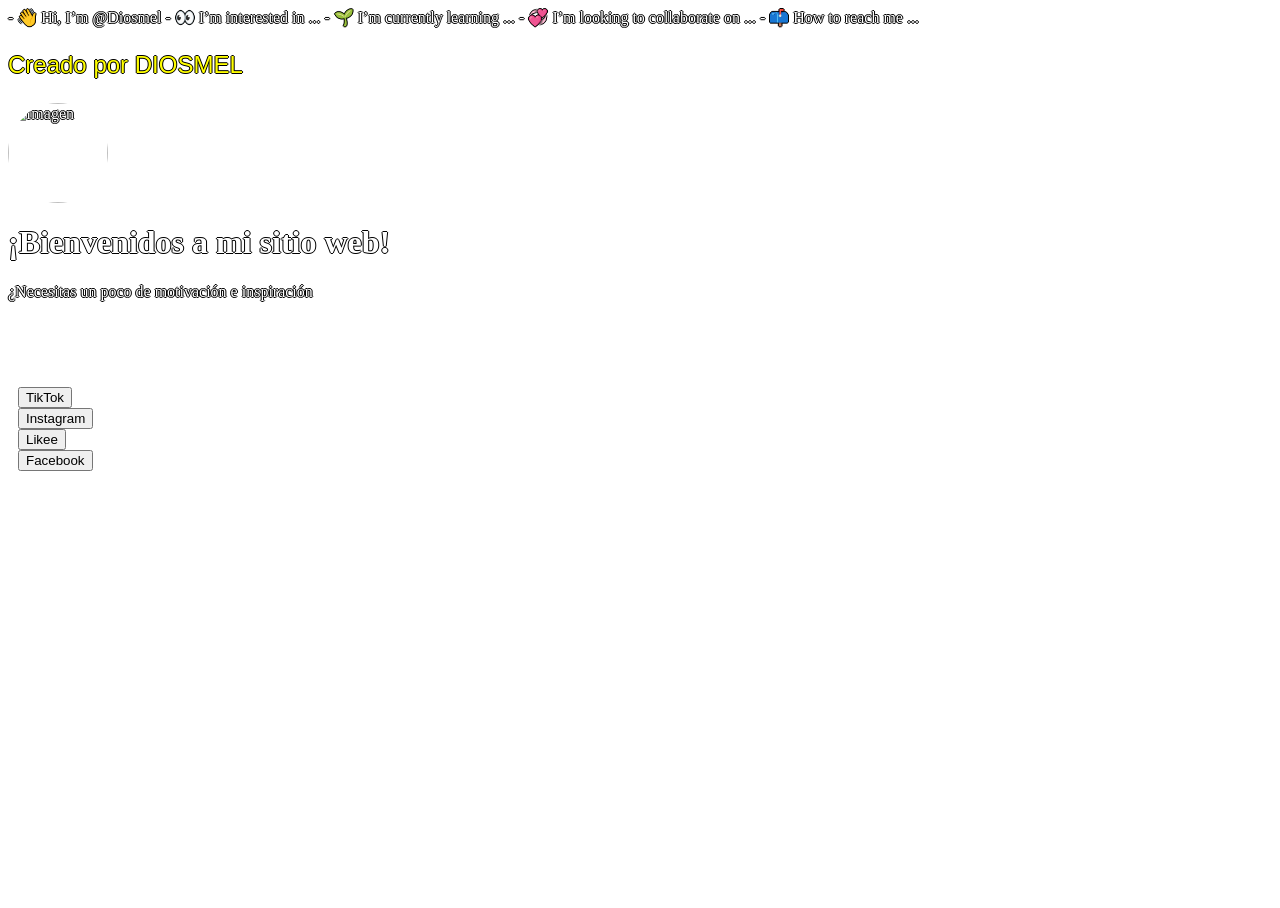
==== Página web Diosmel.html @ 0ca151e9 "Página web Diosmel.html Un resumen, mi página web proporciona un lugar centralizado donde los visita" ====
- 👋 Hi, I’m @Diosmel
- 👀 I’m interested in ...
- 🌱 I’m currently learning ...
- 💞️ I’m looking to collaborate on ...
- 📫 How to reach me ...

<!---
Diosmel/Diosmel is a ✨ special ✨ repository because its `README.md` (this file) appears on your GitHub profile.
You can click the Preview link to take a look at your changes.
--->

<!DOCTYPE html>
<html>
  <head>
    <title>Mi sitio web</title>
    <style>
      html, body {
        height: 100%;
      }
      .word {
        opacity: 0;
        transition: opacity 1s;
      }
      .show {
        opacity: 1;
      }
      .video-container {
        display: inline-block;
        vertical-align: top;
      }
      .video-container a {
        margin-left: 10px;
      }
      .social-buttons {
        display: inline-block;
        vertical-align: top;
        margin-left: 10px;
      }
      .credits {
        font-family: "Comic Sans MS", cursive, sans-serif;
        font-size: 24px;
        color: yellow;
      }
    </style>
  </head>
  <body style="background-image: url('https://i.imgur.com/9XXvi5X.jpg'); background-size: cover; background-repeat: no-repeat; color: white; text-shadow: -1px 0 black, 0 1px black, 1px 0 black, 0 -1px black;">
    <p class="credits">Creado por DIOSMEL</p>
    <img src="https://i.imgur.com/heq7cmH.jpeg" alt="Imagen" style="width: 100px; height: 100px; border-radius: 50%;">
    <h1>¡Bienvenidos a mi sitio web!</h1>
    <p id="text1" style="margin-bottom: 1em;">¿Necesitas un poco de motivación e inspiración en tu día a día?<br><br>¡Estás en el lugar correcto!<br><br>En mi sitio web encontrarás contenido motivacional y positivo que te ayudará a alcanzar tus metas y a sentirte mejor contigo mismo.<br><br>También podrás aprender sobre psicología general y encontrar frases de grandes escritores y libros relacionados con la psicología.<br><br>No olvides seguirme en mis redes sociales para recibir una dosis diaria de motivación.</p>
    <p id="text2" style="margin-bottom: 1em;">Recuerda:<br><br>"El éxito no es la clave de la felicidad. La felicidad es la clave del éxito. Si amas lo que haces, tendrás éxito".<br><br>- Albert Schweitzer</p>

    <div class="video-container">
      <a href="https://www.tiktok.com/t/ZTRovXwJh/">Ver video completo en TikTok</a><br>
      <video id="video" src="https://i.imgur.com/ClUMPom.mp4" width="320" height="240" controls></video>
    </div>

    <div class="social-buttons">
      <a href="https://www.tiktok.com/@diosmel_sosa?_t=8cvIAzadlMo&_r=1"><button>TikTok</button></a><br>
      <a href="https://instagram.com/diosmelmason?igshid=MzNlNGNkZWQ4Mg=="><button>Instagram</button></a><br>
      <a href="https://l.likee.video/p/N3uVJ"><button>Likee</button></a><br>
      <a href="https://www.facebook.com/diosmelmason?mibextid=ZbWKwL"><button>Facebook</button></a>
    </div>

    <script>
      // Get the text elements
      const textElements = [document.getElementById('text1'), document.getElementById('text2')];

      textElements.forEach(textElement => {
        // Split the text into words
        const words = textElement.textContent.split(' ');

        // Clear the text
        textElement.textContent = '';

        // Create a span element for each word
        words.forEach(word => {
          const span = document.createElement('span');
          span.classList.add('word');
          span.textContent = word + ' ';
          textElement.appendChild(span);
        });
      });

      // Show each word with a delay
      let index = 0;
      setInterval(() => {
        if (index < textElements[0].children.length) {
          textElements[0].children[index].classList.add('show');
          index++;
        } else if (index < textElements[0].children.length + textElements[1].children.length) {
          textElements[1].children[index - textElements[0].children.length].classList.add('show');
          index++;
        }
      }, 200);

      // Show the video container after 8 seconds
      const videoContainer = document.querySelector('.video-container');
      videoContainer.style.display = 'none';

      setTimeout(() => {
        videoContainer.style.display = 'block';
      }, 8000);

      // Check if autoplay with sound is allowed
      const video = document.getElementById('video');
      const promise = video.play();

      if (promise !== undefined) {
        promise.then(() => {
          // Autoplay with sound is allowed
          video.play();
        }).catch(() => {
          // Autoplay with sound is not allowed
          video.muted = true;
          video.play();
        });
      }
    </script>
  </body>
</html>
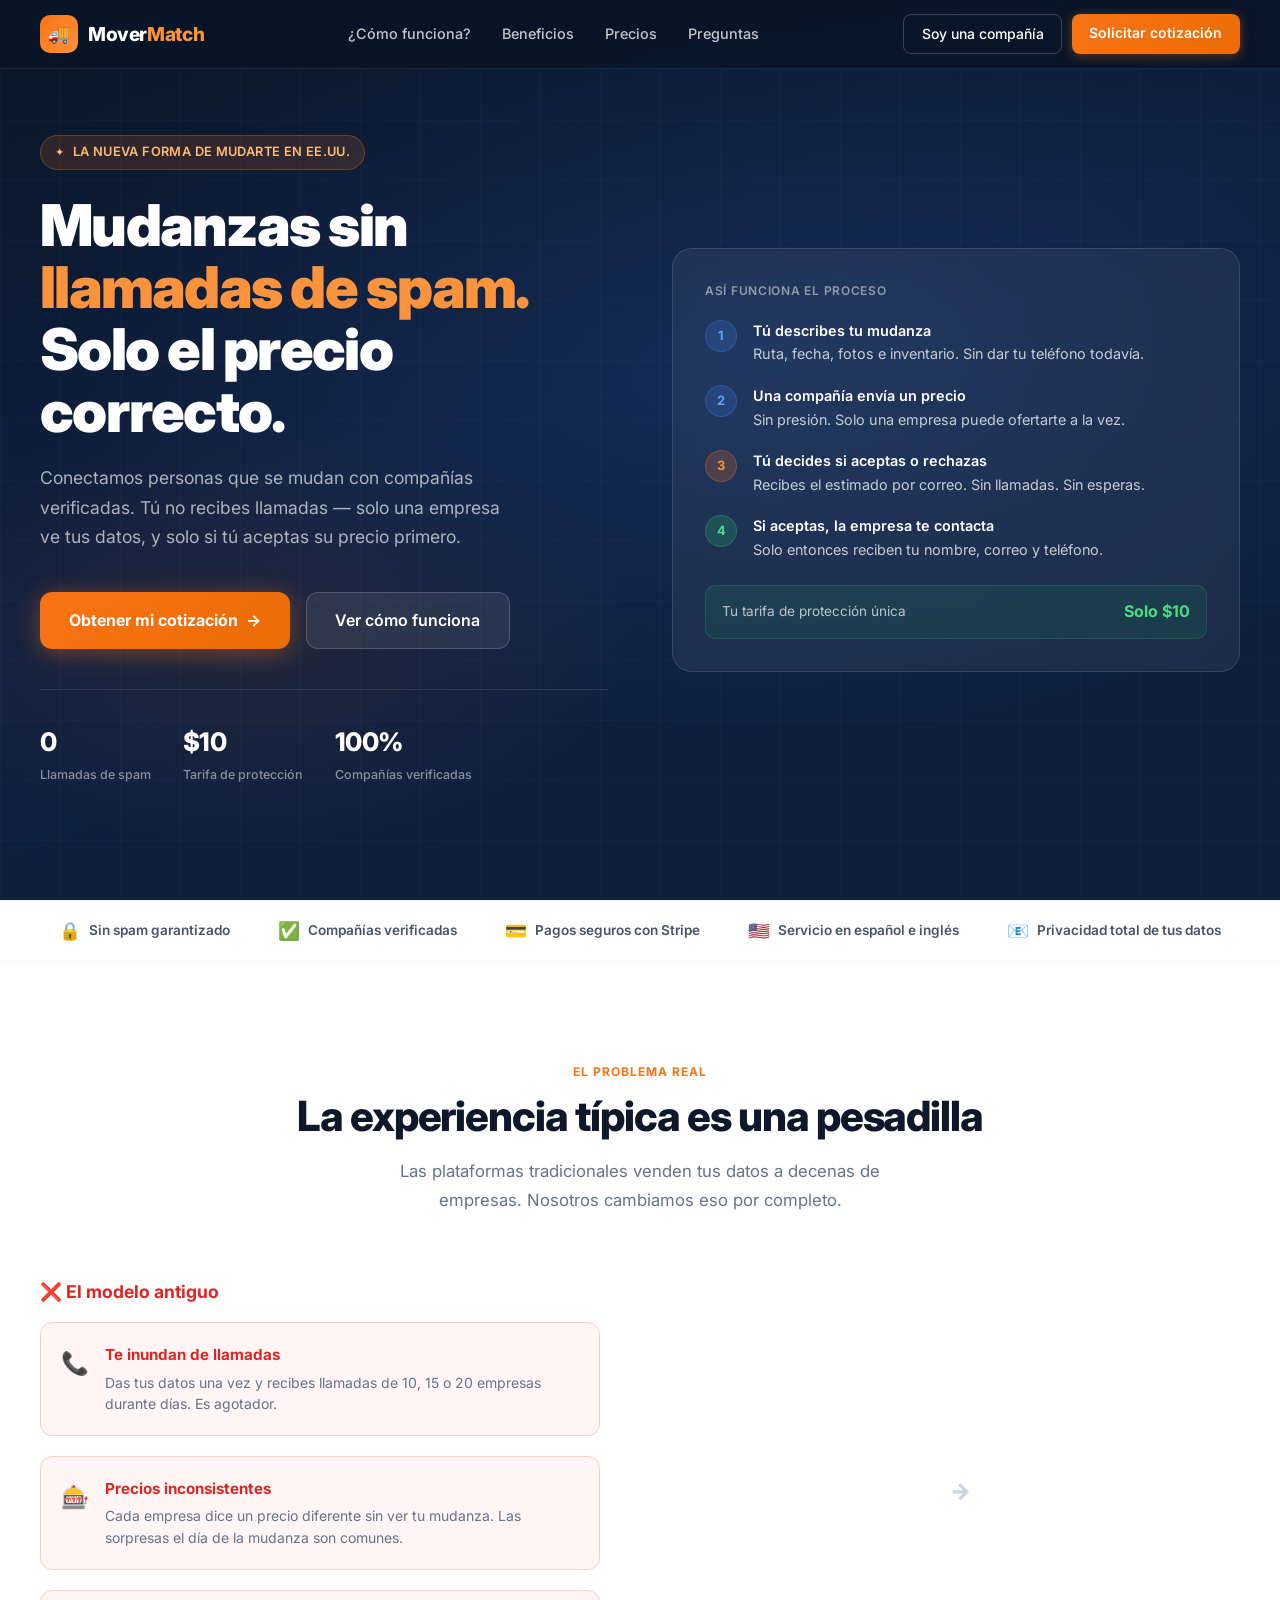
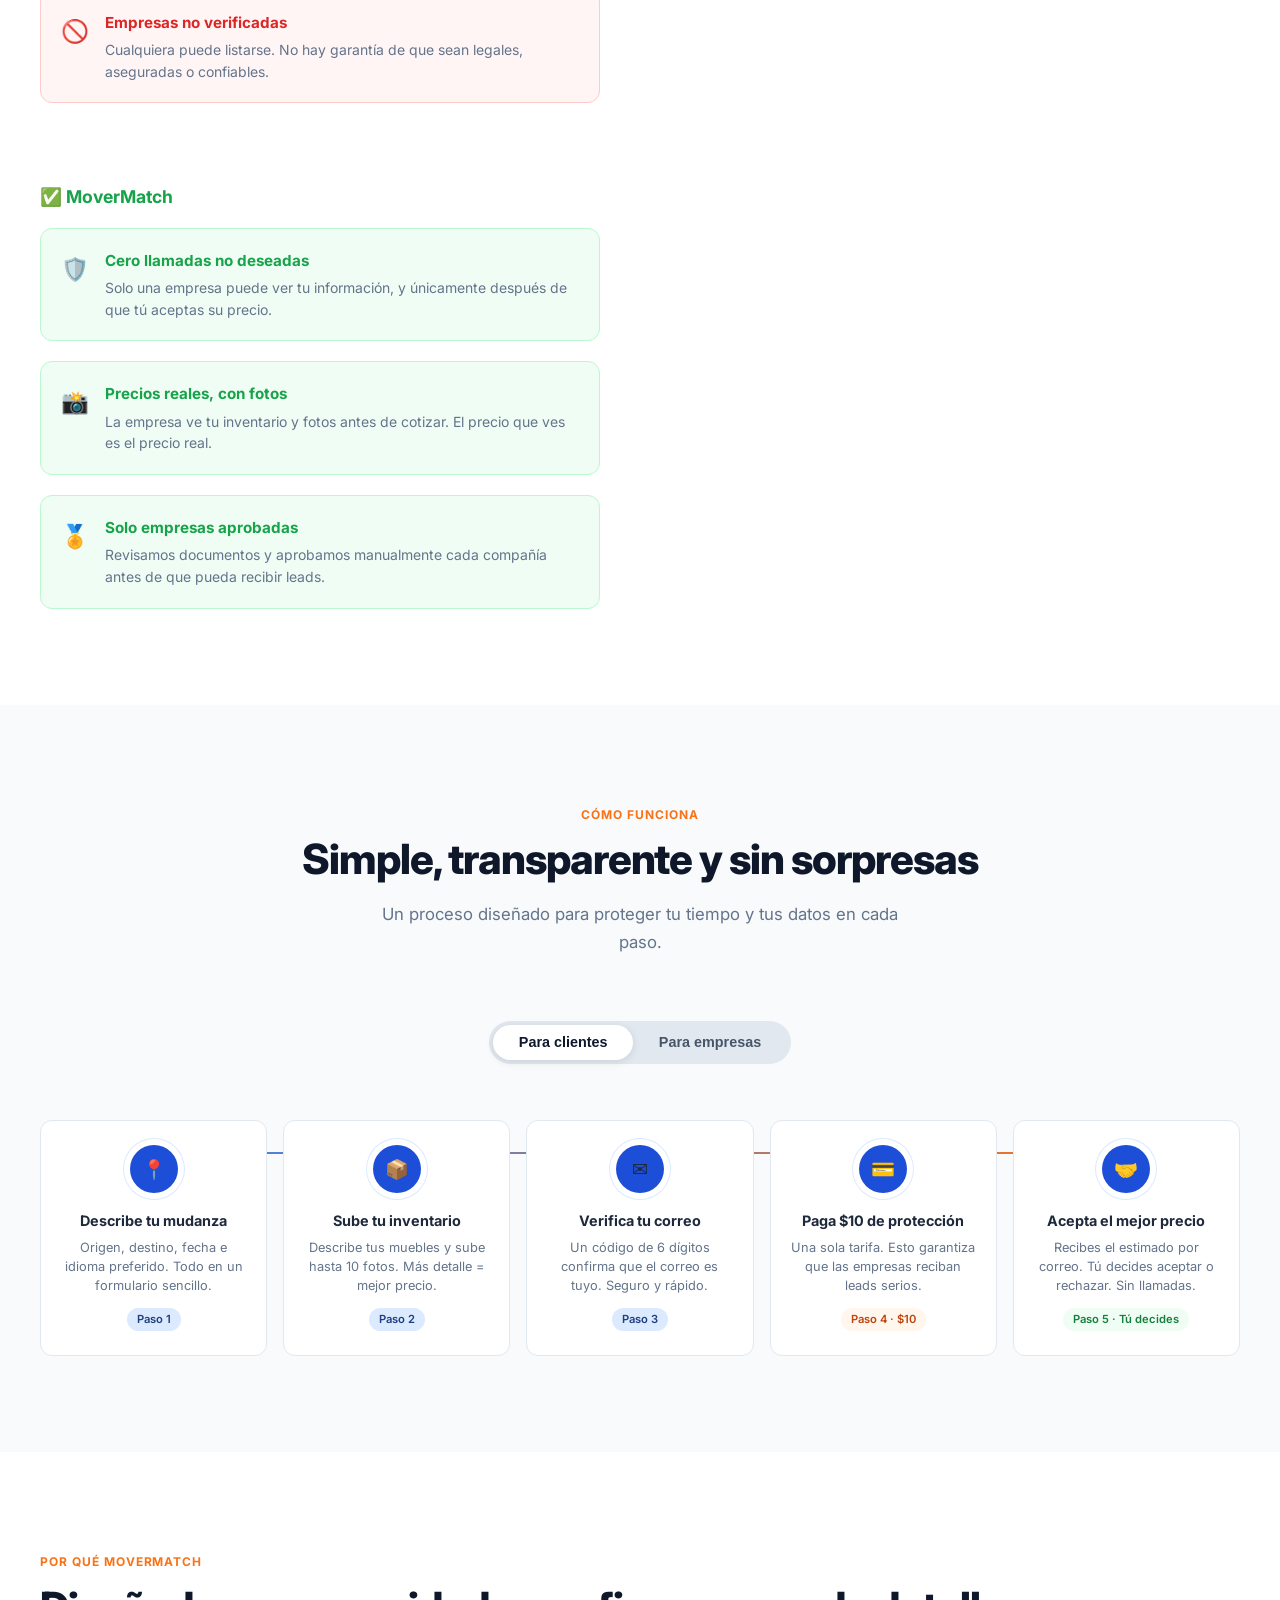
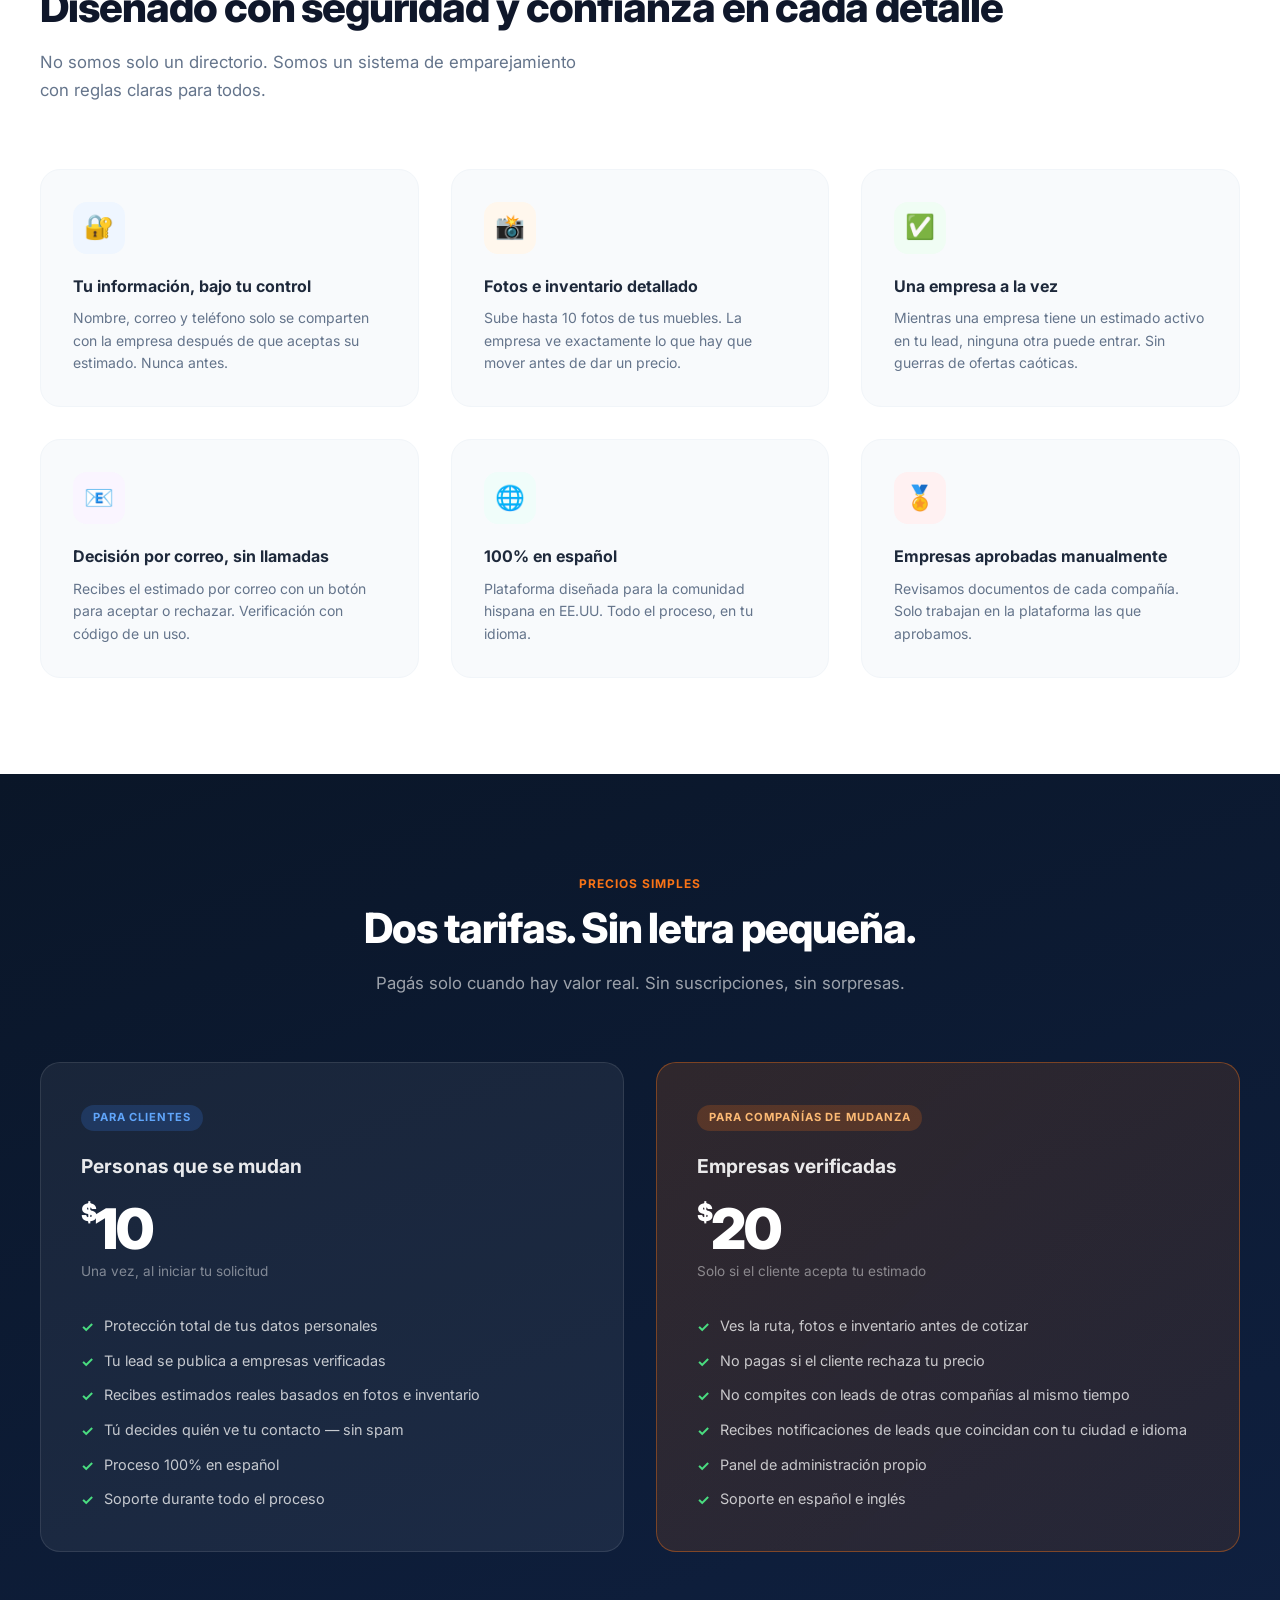
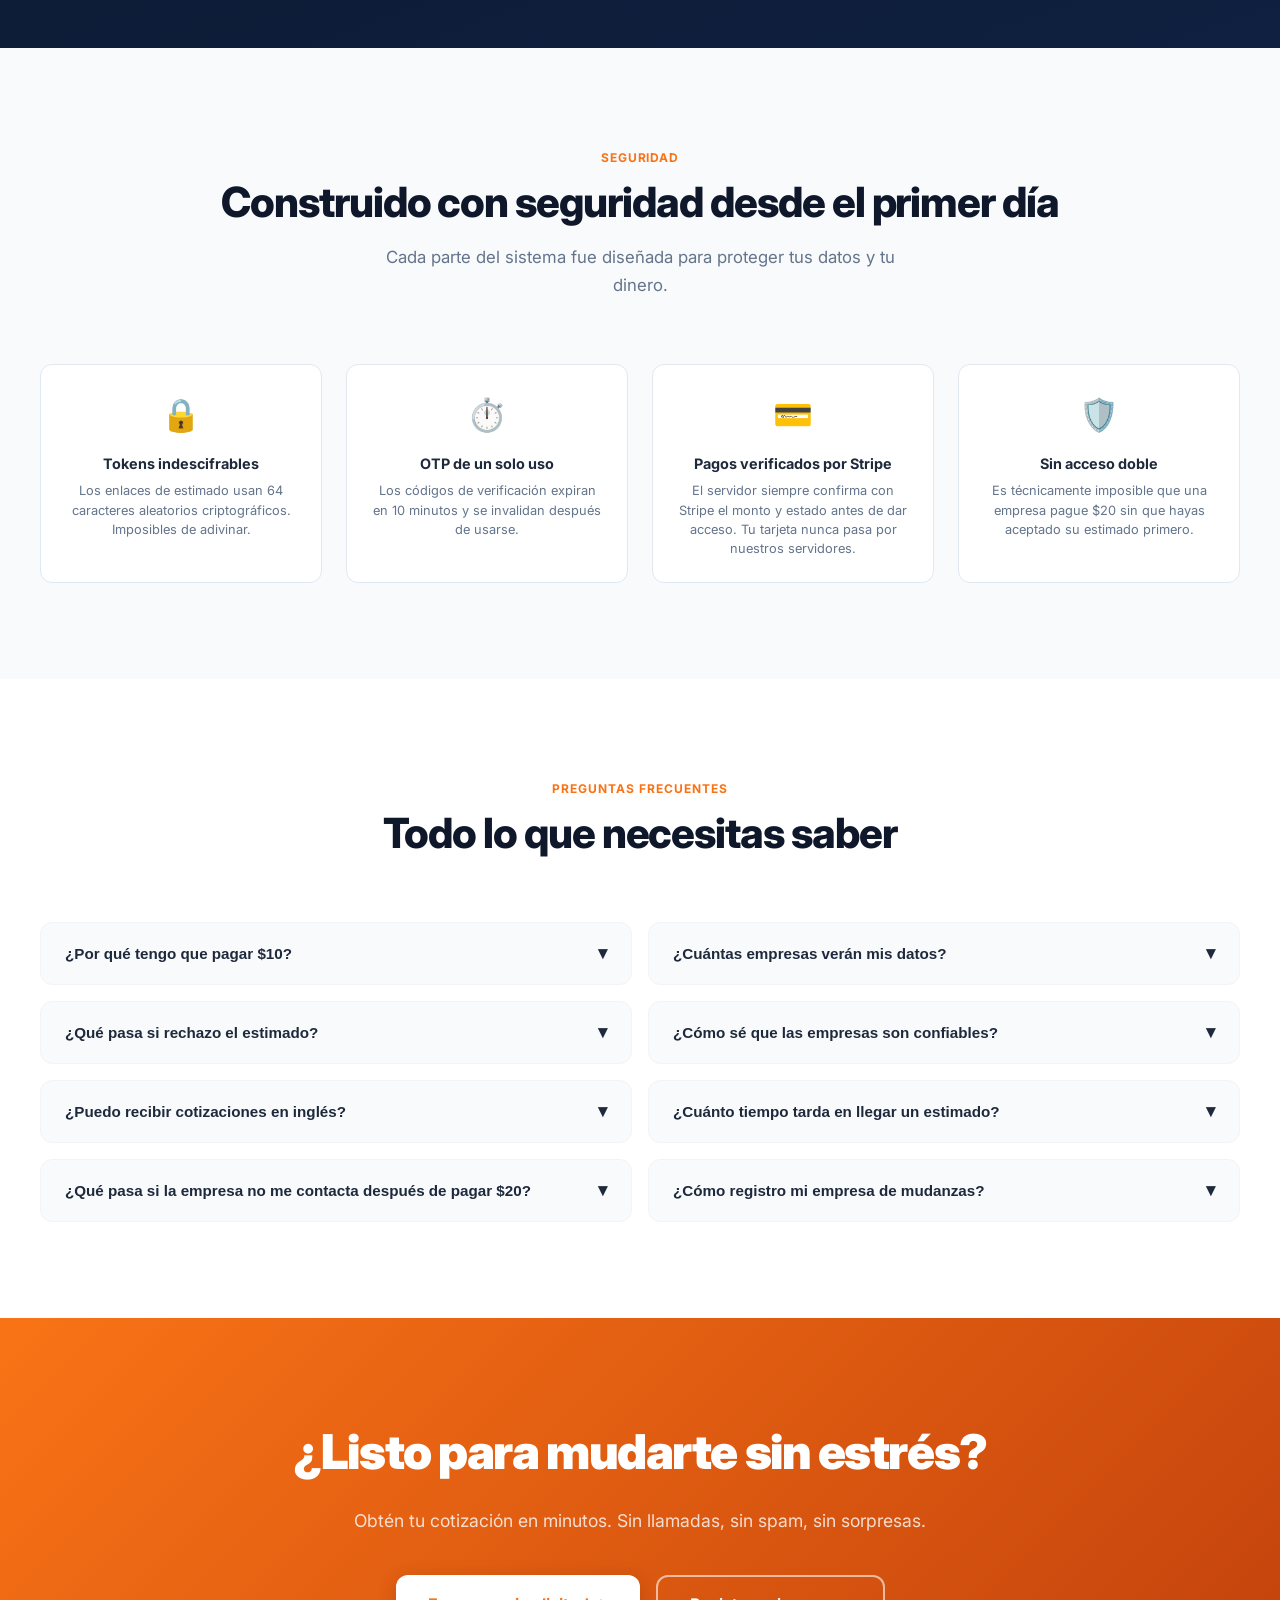
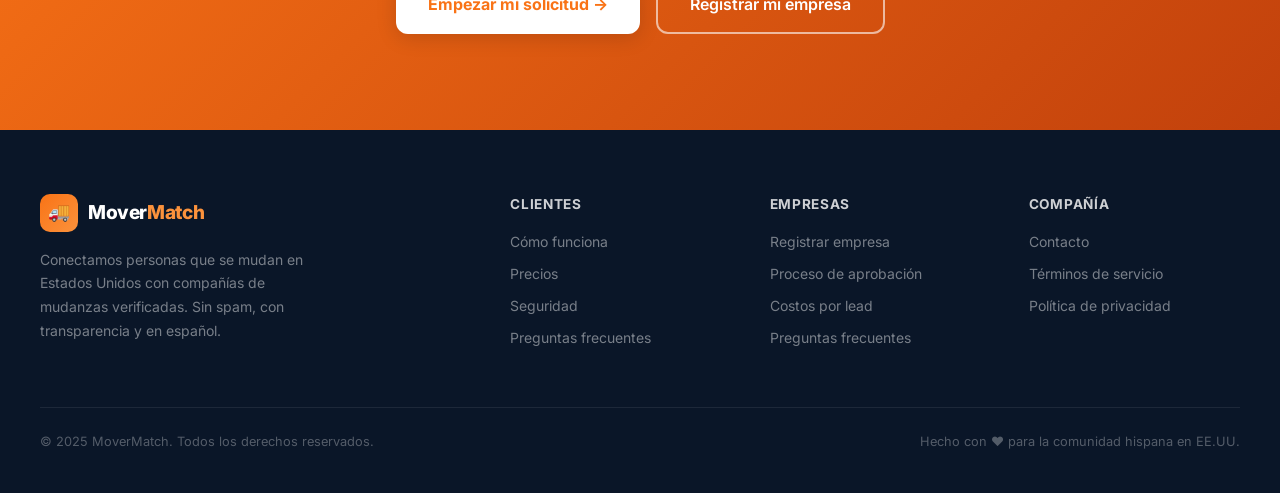
==== commit 335c6ec5: "Reemplaza sitio personal con landing page completa de MoverMatch Diseño profesional en español para " ====
--- a/Página web Diosmel.html
+++ b/Página web Diosmel.html
@@ -1,121 +1,1142 @@
-- 👋 Hi, I’m @Diosmel
-- 👀 I’m interested in ...
-- 🌱 I’m currently learning ...
-- 💞️ I’m looking to collaborate on ...
-- 📫 How to reach me ...
-
-<!---
-Diosmel/Diosmel is a ✨ special ✨ repository because its `README.md` (this file) appears on your GitHub profile.
-You can click the Preview link to take a look at your changes.
---->
-
 <!DOCTYPE html>
-<html>
-  <head>
-    <title>Mi sitio web</title>
-    <style>
-      html, body {
-        height: 100%;
+<html lang="es">
+<head>
+  <meta charset="UTF-8" />
+  <meta name="viewport" content="width=device-width, initial-scale=1.0" />
+  <title>MoverMatch — Mudanzas sin llamadas de spam</title>
+  <meta name="description" content="Conectamos personas que se mudan en EE.UU. con compañías verificadas. Sin spam, sin sorpresas. Tú decides quién ve tus datos." />
+  <link rel="preconnect" href="https://fonts.googleapis.com" />
+  <link rel="preconnect" href="https://fonts.gstatic.com" crossorigin />
+  <link href="https://fonts.googleapis.com/css2?family=Inter:wght@300;400;500;600;700;800;900&display=swap" rel="stylesheet" />
+  <style>
+    *, *::before, *::after { box-sizing: border-box; margin: 0; padding: 0; }
+
+    :root {
+      --blue-950: #0a1628;
+      --blue-900: #0f2040;
+      --blue-800: #1a3560;
+      --blue-700: #1e4080;
+      --blue-600: #1d4ed8;
+      --blue-500: #3b82f6;
+      --blue-400: #60a5fa;
+      --blue-100: #dbeafe;
+      --orange-500: #f97316;
+      --orange-400: #fb923c;
+      --orange-300: #fdba74;
+      --green-500: #22c55e;
+      --green-400: #4ade80;
+      --slate-50:  #f8fafc;
+      --slate-100: #f1f5f9;
+      --slate-200: #e2e8f0;
+      --slate-300: #cbd5e1;
+      --slate-500: #64748b;
+      --slate-600: #475569;
+      --slate-700: #334155;
+      --slate-800: #1e293b;
+      --slate-900: #0f172a;
+      --white: #ffffff;
+      --radius: 12px;
+      --radius-lg: 20px;
+    }
+
+    html { scroll-behavior: smooth; }
+
+    body {
+      font-family: 'Inter', system-ui, -apple-system, sans-serif;
+      background: var(--slate-50);
+      color: var(--slate-800);
+      line-height: 1.6;
+      -webkit-font-smoothing: antialiased;
+    }
+
+    /* ── NAVBAR ── */
+    nav {
+      position: fixed; top: 0; left: 0; right: 0; z-index: 100;
+      background: rgba(10, 22, 40, 0.95);
+      backdrop-filter: blur(12px);
+      border-bottom: 1px solid rgba(255,255,255,0.08);
+      padding: 0 1.5rem;
+    }
+    .nav-inner {
+      max-width: 1200px; margin: 0 auto;
+      display: flex; align-items: center; justify-content: space-between;
+      height: 68px; gap: 1rem;
+    }
+    .logo {
+      display: flex; align-items: center; gap: 10px;
+      text-decoration: none; flex-shrink: 0;
+    }
+    .logo-icon {
+      width: 38px; height: 38px; border-radius: 10px;
+      background: linear-gradient(135deg, var(--orange-500), var(--orange-400));
+      display: flex; align-items: center; justify-content: center;
+      font-size: 18px;
+    }
+    .logo-text { font-size: 1.2rem; font-weight: 800; color: var(--white); letter-spacing: -0.02em; }
+    .logo-text span { color: var(--orange-400); }
+
+    .nav-links { display: flex; gap: 0.25rem; }
+    .nav-links a {
+      color: rgba(255,255,255,0.75); text-decoration: none;
+      font-size: 0.9rem; font-weight: 500;
+      padding: 0.45rem 0.85rem; border-radius: 8px;
+      transition: all 0.2s;
+    }
+    .nav-links a:hover { color: var(--white); background: rgba(255,255,255,0.08); }
+
+    .nav-cta { display: flex; gap: 0.6rem; flex-shrink: 0; }
+    .btn-ghost {
+      padding: 0.5rem 1.1rem; border-radius: 8px;
+      border: 1px solid rgba(255,255,255,0.2);
+      color: var(--white); font-size: 0.875rem; font-weight: 500;
+      text-decoration: none; transition: all 0.2s; cursor: pointer;
+      background: transparent;
+    }
+    .btn-ghost:hover { background: rgba(255,255,255,0.1); border-color: rgba(255,255,255,0.35); }
+    .btn-orange {
+      padding: 0.5rem 1.1rem; border-radius: 8px;
+      background: linear-gradient(135deg, var(--orange-500), #ea6c04);
+      color: var(--white); font-size: 0.875rem; font-weight: 600;
+      text-decoration: none; transition: all 0.2s; cursor: pointer;
+      border: none; box-shadow: 0 2px 12px rgba(249,115,22,0.35);
+    }
+    .btn-orange:hover { transform: translateY(-1px); box-shadow: 0 4px 20px rgba(249,115,22,0.5); }
+
+    .hamburger { display: none; flex-direction: column; gap: 5px; cursor: pointer; padding: 4px; }
+    .hamburger span { display: block; width: 24px; height: 2px; background: white; border-radius: 2px; transition: all 0.3s; }
+
+    /* ── HERO ── */
+    .hero {
+      min-height: 100vh;
+      background: linear-gradient(160deg, var(--blue-950) 0%, var(--blue-900) 45%, #0d1f3c 100%);
+      display: flex; align-items: center;
+      padding: 100px 1.5rem 80px;
+      position: relative; overflow: hidden;
+    }
+    .hero::before {
+      content: '';
+      position: absolute; inset: 0;
+      background: radial-gradient(ellipse 80% 60% at 60% 40%, rgba(59,130,246,0.12) 0%, transparent 70%),
+                  radial-gradient(ellipse 50% 40% at 20% 70%, rgba(249,115,22,0.08) 0%, transparent 60%);
+    }
+    .hero-grid {
+      position: absolute; inset: 0; opacity: 0.04;
+      background-image: linear-gradient(rgba(255,255,255,0.5) 1px, transparent 1px),
+                        linear-gradient(90deg, rgba(255,255,255,0.5) 1px, transparent 1px);
+      background-size: 60px 60px;
+    }
+    .hero-inner {
+      max-width: 1200px; margin: 0 auto;
+      display: grid; grid-template-columns: 1fr 1fr;
+      gap: 4rem; align-items: center;
+      position: relative; z-index: 1;
+    }
+    .hero-badge {
+      display: inline-flex; align-items: center; gap: 8px;
+      background: rgba(249,115,22,0.15); border: 1px solid rgba(249,115,22,0.3);
+      color: var(--orange-300); border-radius: 100px;
+      padding: 6px 14px; font-size: 0.8rem; font-weight: 600;
+      letter-spacing: 0.03em; text-transform: uppercase; margin-bottom: 1.5rem;
+    }
+    .hero-badge::before { content: '✦'; font-size: 0.7rem; }
+    .hero h1 {
+      font-size: clamp(2.4rem, 5vw, 3.6rem);
+      font-weight: 900; line-height: 1.08;
+      letter-spacing: -0.03em; color: var(--white);
+      margin-bottom: 1.25rem;
+    }
+    .hero h1 .accent { color: var(--orange-400); }
+    .hero-sub {
+      font-size: 1.1rem; color: rgba(255,255,255,0.65);
+      line-height: 1.7; margin-bottom: 2.5rem; max-width: 480px;
+    }
+    .hero-actions { display: flex; gap: 1rem; flex-wrap: wrap; }
+    .btn-primary {
+      display: inline-flex; align-items: center; gap: 8px;
+      padding: 0.9rem 1.8rem; border-radius: var(--radius);
+      background: linear-gradient(135deg, var(--orange-500), #ea6c04);
+      color: var(--white); font-size: 1rem; font-weight: 700;
+      text-decoration: none; border: none; cursor: pointer;
+      box-shadow: 0 4px 24px rgba(249,115,22,0.4);
+      transition: all 0.25s;
+    }
+    .btn-primary:hover { transform: translateY(-2px); box-shadow: 0 8px 30px rgba(249,115,22,0.55); }
+    .btn-secondary {
+      display: inline-flex; align-items: center; gap: 8px;
+      padding: 0.9rem 1.8rem; border-radius: var(--radius);
+      background: rgba(255,255,255,0.08); border: 1px solid rgba(255,255,255,0.18);
+      color: var(--white); font-size: 1rem; font-weight: 600;
+      text-decoration: none; cursor: pointer; transition: all 0.25s;
+    }
+    .btn-secondary:hover { background: rgba(255,255,255,0.14); transform: translateY(-2px); }
+
+    .hero-stats {
+      display: flex; gap: 2rem; margin-top: 2.5rem;
+      padding-top: 2rem; border-top: 1px solid rgba(255,255,255,0.1);
+    }
+    .hero-stat { }
+    .hero-stat .num { font-size: 1.6rem; font-weight: 800; color: var(--white); letter-spacing: -0.02em; }
+    .hero-stat .lbl { font-size: 0.78rem; color: rgba(255,255,255,0.5); font-weight: 500; margin-top: 2px; }
+
+    /* Hero right panel */
+    .hero-card {
+      background: rgba(255,255,255,0.06);
+      border: 1px solid rgba(255,255,255,0.12);
+      border-radius: var(--radius-lg); padding: 2rem;
+      backdrop-filter: blur(10px);
+    }
+    .hero-card-title {
+      color: rgba(255,255,255,0.5); font-size: 0.75rem; font-weight: 600;
+      text-transform: uppercase; letter-spacing: 0.06em; margin-bottom: 1.25rem;
+    }
+    .step-item {
+      display: flex; gap: 1rem; align-items: flex-start;
+      margin-bottom: 1.25rem;
+    }
+    .step-item:last-child { margin-bottom: 0; }
+    .step-num {
+      width: 32px; height: 32px; border-radius: 50%; flex-shrink: 0;
+      display: flex; align-items: center; justify-content: center;
+      font-size: 0.8rem; font-weight: 700;
+    }
+    .step-num.blue { background: rgba(59,130,246,0.2); color: var(--blue-400); border: 1px solid rgba(59,130,246,0.3); }
+    .step-num.orange { background: rgba(249,115,22,0.2); color: var(--orange-400); border: 1px solid rgba(249,115,22,0.3); }
+    .step-num.green { background: rgba(34,197,94,0.2); color: var(--green-400); border: 1px solid rgba(34,197,94,0.3); }
+    .step-text { color: rgba(255,255,255,0.75); font-size: 0.9rem; line-height: 1.5; }
+    .step-text strong { color: var(--white); display: block; font-weight: 600; margin-bottom: 2px; }
+
+    .hero-price-row {
+      display: flex; align-items: center; justify-content: space-between;
+      background: rgba(34,197,94,0.1); border: 1px solid rgba(34,197,94,0.2);
+      border-radius: 10px; padding: 0.85rem 1rem; margin-top: 1.5rem;
+    }
+    .hero-price-row span { color: rgba(255,255,255,0.7); font-size: 0.85rem; }
+    .hero-price-row strong { color: var(--green-400); font-size: 1rem; font-weight: 700; }
+
+    /* ── SECTIONS ── */
+    section { padding: 96px 1.5rem; }
+    .container { max-width: 1200px; margin: 0 auto; }
+    .section-label {
+      display: inline-block;
+      font-size: 0.75rem; font-weight: 700; letter-spacing: 0.08em;
+      text-transform: uppercase; color: var(--orange-500);
+      margin-bottom: 0.75rem;
+    }
+    .section-title {
+      font-size: clamp(1.8rem, 3.5vw, 2.6rem);
+      font-weight: 800; line-height: 1.15;
+      letter-spacing: -0.025em; color: var(--slate-900);
+      margin-bottom: 1rem;
+    }
+    .section-sub {
+      font-size: 1.05rem; color: var(--slate-500);
+      line-height: 1.7; max-width: 560px;
+    }
+    .section-header { margin-bottom: 4rem; }
+    .section-header.center { text-align: center; }
+    .section-header.center .section-sub { margin: 0 auto; }
+
+    /* ── PROBLEM ── */
+    .problem-section { background: var(--white); }
+    .problem-grid { display: grid; grid-template-columns: 1fr 1fr; gap: 5rem; align-items: center; }
+    .problem-list { display: flex; flex-direction: column; gap: 1.25rem; }
+    .problem-item {
+      display: flex; gap: 1rem; padding: 1.25rem;
+      background: #fff5f5; border: 1px solid #fecaca; border-radius: var(--radius);
+    }
+    .problem-icon { font-size: 1.4rem; flex-shrink: 0; margin-top: 2px; }
+    .problem-item h4 { font-size: 0.95rem; font-weight: 700; color: #dc2626; margin-bottom: 4px; }
+    .problem-item p { font-size: 0.875rem; color: var(--slate-500); line-height: 1.55; }
+
+    .solution-list { display: flex; flex-direction: column; gap: 1.25rem; }
+    .solution-item {
+      display: flex; gap: 1rem; padding: 1.25rem;
+      background: #f0fdf4; border: 1px solid #bbf7d0; border-radius: var(--radius);
+    }
+    .solution-item h4 { font-size: 0.95rem; font-weight: 700; color: #16a34a; margin-bottom: 4px; }
+    .solution-item p { font-size: 0.875rem; color: var(--slate-500); line-height: 1.55; }
+
+    .vs-divider {
+      display: flex; align-items: center; justify-content: center;
+      font-size: 1.4rem; font-weight: 900; color: var(--slate-300);
+    }
+
+    /* ── HOW IT WORKS ── */
+    .how-section { background: var(--slate-50); }
+    .tabs-toggle {
+      display: flex; gap: 0; background: var(--slate-200);
+      border-radius: 100px; padding: 4px; width: fit-content; margin: 0 auto 3.5rem;
+    }
+    .tab-btn {
+      padding: 0.6rem 1.6rem; border-radius: 100px; border: none;
+      font-size: 0.9rem; font-weight: 600; cursor: pointer;
+      transition: all 0.25s; color: var(--slate-600); background: transparent;
+    }
+    .tab-btn.active {
+      background: var(--white); color: var(--slate-900);
+      box-shadow: 0 2px 8px rgba(0,0,0,0.1);
+    }
+    .tab-pane { display: none; }
+    .tab-pane.active { display: block; }
+
+    .steps-grid { display: grid; grid-template-columns: repeat(5, 1fr); gap: 1rem; position: relative; }
+    .steps-grid::before {
+      content: '';
+      position: absolute; top: 32px; left: 10%; right: 10%; height: 2px;
+      background: linear-gradient(90deg, var(--blue-500), var(--orange-500));
+      z-index: 0;
+    }
+    .step-card {
+      background: var(--white); border: 1px solid var(--slate-200);
+      border-radius: var(--radius); padding: 1.5rem 1.25rem;
+      text-align: center; position: relative; z-index: 1;
+      transition: all 0.3s;
+    }
+    .step-card:hover { transform: translateY(-4px); box-shadow: 0 12px 32px rgba(0,0,0,0.08); }
+    .step-badge {
+      width: 48px; height: 48px; border-radius: 50%; margin: 0 auto 1rem;
+      display: flex; align-items: center; justify-content: center;
+      font-size: 1.2rem; background: var(--blue-600);
+      box-shadow: 0 0 0 6px white, 0 0 0 7px var(--blue-100);
+    }
+    .step-card h4 { font-size: 0.9rem; font-weight: 700; color: var(--slate-800); margin-bottom: 6px; }
+    .step-card p { font-size: 0.8rem; color: var(--slate-500); line-height: 1.5; }
+    .step-tag {
+      display: inline-block; margin-top: 0.75rem;
+      font-size: 0.7rem; font-weight: 600; padding: 3px 10px;
+      border-radius: 100px;
+    }
+    .step-tag.blue { background: var(--blue-100); color: var(--blue-700); }
+    .step-tag.orange { background: #fff7ed; color: #c2410c; }
+    .step-tag.green { background: #f0fdf4; color: #15803d; }
+
+    /* Company steps */
+    .company-steps { display: grid; grid-template-columns: repeat(4, 1fr); gap: 1.5rem; }
+    .comp-card {
+      background: var(--white); border: 1px solid var(--slate-200);
+      border-radius: var(--radius); padding: 1.75rem 1.5rem;
+      transition: all 0.3s;
+    }
+    .comp-card:hover { transform: translateY(-4px); box-shadow: 0 12px 32px rgba(0,0,0,0.08); }
+    .comp-num {
+      font-size: 2.5rem; font-weight: 900; color: var(--slate-100);
+      line-height: 1; margin-bottom: 0.75rem; letter-spacing: -0.04em;
+    }
+    .comp-card h4 { font-size: 1rem; font-weight: 700; color: var(--slate-800); margin-bottom: 0.5rem; }
+    .comp-card p { font-size: 0.875rem; color: var(--slate-500); line-height: 1.6; }
+
+    /* ── FEATURES ── */
+    .features-section { background: var(--white); }
+    .features-grid { display: grid; grid-template-columns: repeat(3, 1fr); gap: 2rem; }
+    .feature-card {
+      padding: 2rem; border-radius: var(--radius-lg);
+      background: var(--slate-50); border: 1px solid var(--slate-100);
+      transition: all 0.3s;
+    }
+    .feature-card:hover { background: var(--white); box-shadow: 0 8px 32px rgba(0,0,0,0.07); transform: translateY(-3px); }
+    .feature-icon {
+      width: 52px; height: 52px; border-radius: 14px;
+      display: flex; align-items: center; justify-content: center;
+      font-size: 1.5rem; margin-bottom: 1.25rem;
+    }
+    .feature-icon.blue { background: #eff6ff; }
+    .feature-icon.orange { background: #fff7ed; }
+    .feature-icon.green { background: #f0fdf4; }
+    .feature-icon.purple { background: #faf5ff; }
+    .feature-icon.red { background: #fff1f2; }
+    .feature-icon.teal { background: #f0fdfa; }
+    .feature-card h4 { font-size: 1rem; font-weight: 700; color: var(--slate-800); margin-bottom: 0.5rem; }
+    .feature-card p { font-size: 0.875rem; color: var(--slate-500); line-height: 1.6; }
+
+    /* ── PRICING ── */
+    .pricing-section {
+      background: linear-gradient(160deg, var(--blue-950) 0%, var(--blue-900) 100%);
+    }
+    .pricing-section .section-title { color: var(--white); }
+    .pricing-section .section-sub { color: rgba(255,255,255,0.6); }
+    .pricing-grid { display: grid; grid-template-columns: 1fr 1fr; gap: 2rem; }
+    .pricing-card {
+      background: rgba(255,255,255,0.06); border: 1px solid rgba(255,255,255,0.1);
+      border-radius: var(--radius-lg); padding: 2.5rem;
+      transition: all 0.3s;
+    }
+    .pricing-card:hover { background: rgba(255,255,255,0.09); transform: translateY(-4px); }
+    .pricing-card.featured {
+      background: linear-gradient(135deg, rgba(249,115,22,0.15), rgba(234,108,4,0.1));
+      border-color: rgba(249,115,22,0.4);
+    }
+    .pricing-badge {
+      display: inline-block; font-size: 0.7rem; font-weight: 700;
+      text-transform: uppercase; letter-spacing: 0.08em;
+      padding: 4px 12px; border-radius: 100px; margin-bottom: 1.25rem;
+    }
+    .pricing-badge.blue { background: rgba(59,130,246,0.2); color: var(--blue-400); }
+    .pricing-badge.orange { background: rgba(249,115,22,0.2); color: var(--orange-300); }
+    .pricing-who { color: rgba(255,255,255,0.9); font-size: 1.2rem; font-weight: 700; margin-bottom: 0.5rem; }
+    .pricing-price {
+      font-size: 3.5rem; font-weight: 900; color: var(--white);
+      letter-spacing: -0.04em; line-height: 1; margin: 1.25rem 0 0.25rem;
+    }
+    .pricing-price sup { font-size: 1.5rem; vertical-align: top; margin-top: 0.6rem; }
+    .pricing-when { color: rgba(255,255,255,0.45); font-size: 0.85rem; margin-bottom: 2rem; }
+    .pricing-features { list-style: none; display: flex; flex-direction: column; gap: 0.75rem; }
+    .pricing-features li {
+      display: flex; align-items: flex-start; gap: 10px;
+      color: rgba(255,255,255,0.75); font-size: 0.9rem; line-height: 1.5;
+    }
+    .pricing-features li::before {
+      content: '✓'; color: var(--green-400); font-weight: 700;
+      flex-shrink: 0; margin-top: 1px;
+    }
+
+    /* ── SECURITY ── */
+    .security-section { background: var(--slate-50); }
+    .security-grid { display: grid; grid-template-columns: repeat(4, 1fr); gap: 1.5rem; }
+    .security-card {
+      background: var(--white); border: 1px solid var(--slate-200);
+      border-radius: var(--radius); padding: 1.5rem;
+      text-align: center;
+    }
+    .security-card .icon { font-size: 2rem; margin-bottom: 0.75rem; }
+    .security-card h4 { font-size: 0.9rem; font-weight: 700; color: var(--slate-800); margin-bottom: 0.4rem; }
+    .security-card p { font-size: 0.8rem; color: var(--slate-500); line-height: 1.5; }
+
+    /* ── FAQ ── */
+    .faq-section { background: var(--white); }
+    .faq-grid { display: grid; grid-template-columns: 1fr 1fr; gap: 1rem; }
+    .faq-item {
+      background: var(--slate-50); border: 1px solid var(--slate-100);
+      border-radius: var(--radius); overflow: hidden;
+    }
+    .faq-question {
+      width: 100%; text-align: left; padding: 1.25rem 1.5rem;
+      background: none; border: none; cursor: pointer;
+      font-size: 0.95rem; font-weight: 600; color: var(--slate-800);
+      display: flex; justify-content: space-between; align-items: center; gap: 1rem;
+      transition: color 0.2s;
+    }
+    .faq-question:hover { color: var(--blue-600); }
+    .faq-arrow { font-size: 1.1rem; transition: transform 0.3s; flex-shrink: 0; color: var(--slate-400); }
+    .faq-item.open .faq-arrow { transform: rotate(180deg); color: var(--blue-600); }
+    .faq-answer {
+      max-height: 0; overflow: hidden; transition: max-height 0.35s ease, padding 0.25s;
+      padding: 0 1.5rem; color: var(--slate-500); font-size: 0.875rem; line-height: 1.7;
+    }
+    .faq-item.open .faq-answer { max-height: 300px; padding: 0 1.5rem 1.25rem; }
+
+    /* ── CTA ── */
+    .cta-section {
+      background: linear-gradient(135deg, var(--orange-500) 0%, #c2410c 100%);
+      text-align: center; padding: 96px 1.5rem;
+    }
+    .cta-section h2 {
+      font-size: clamp(2rem, 4vw, 3rem); font-weight: 900;
+      color: var(--white); letter-spacing: -0.03em; margin-bottom: 1rem;
+    }
+    .cta-section p { color: rgba(255,255,255,0.8); font-size: 1.1rem; margin-bottom: 2.5rem; }
+    .cta-btns { display: flex; gap: 1rem; justify-content: center; flex-wrap: wrap; }
+    .btn-white {
+      display: inline-flex; align-items: center; gap: 8px;
+      padding: 0.9rem 2rem; border-radius: var(--radius);
+      background: var(--white); color: var(--orange-500);
+      font-size: 1rem; font-weight: 700; text-decoration: none;
+      box-shadow: 0 4px 20px rgba(0,0,0,0.15); transition: all 0.25s;
+    }
+    .btn-white:hover { transform: translateY(-2px); box-shadow: 0 8px 32px rgba(0,0,0,0.2); }
+    .btn-outline-white {
+      display: inline-flex; align-items: center; gap: 8px;
+      padding: 0.9rem 2rem; border-radius: var(--radius);
+      border: 2px solid rgba(255,255,255,0.6); color: var(--white);
+      font-size: 1rem; font-weight: 600; text-decoration: none; transition: all 0.25s;
+    }
+    .btn-outline-white:hover { background: rgba(255,255,255,0.1); border-color: white; transform: translateY(-2px); }
+
+    /* ── FOOTER ── */
+    footer {
+      background: var(--blue-950);
+      padding: 64px 1.5rem 40px;
+    }
+    .footer-inner { max-width: 1200px; margin: 0 auto; }
+    .footer-top {
+      display: grid; grid-template-columns: 2fr 1fr 1fr 1fr;
+      gap: 3rem; margin-bottom: 3rem;
+    }
+    .footer-brand .logo { margin-bottom: 1rem; }
+    .footer-brand p { color: rgba(255,255,255,0.45); font-size: 0.875rem; line-height: 1.7; max-width: 280px; }
+    .footer-col h5 { color: rgba(255,255,255,0.8); font-size: 0.85rem; font-weight: 700; margin-bottom: 1rem; text-transform: uppercase; letter-spacing: 0.05em; }
+    .footer-col a { display: block; color: rgba(255,255,255,0.45); text-decoration: none; font-size: 0.875rem; margin-bottom: 0.6rem; transition: color 0.2s; }
+    .footer-col a:hover { color: rgba(255,255,255,0.85); }
+    .footer-divider { border: none; border-top: 1px solid rgba(255,255,255,0.08); margin-bottom: 1.5rem; }
+    .footer-bottom {
+      display: flex; justify-content: space-between; align-items: center;
+      color: rgba(255,255,255,0.3); font-size: 0.8rem; flex-wrap: wrap; gap: 1rem;
+    }
+
+    /* ── TRUST BAR ── */
+    .trust-bar {
+      background: var(--white); border-top: 1px solid var(--slate-100);
+      border-bottom: 1px solid var(--slate-100); padding: 1rem 1.5rem;
+    }
+    .trust-inner {
+      max-width: 1200px; margin: 0 auto;
+      display: flex; align-items: center; justify-content: center;
+      gap: 3rem; flex-wrap: wrap;
+    }
+    .trust-item {
+      display: flex; align-items: center; gap: 8px;
+      font-size: 0.85rem; font-weight: 600; color: var(--slate-600);
+    }
+    .trust-item span:first-child { font-size: 1.1rem; }
+
+    /* ── ANIMATED COUNTER ── */
+    .count-up { display: inline; }
+
+    /* ── MOBILE ── */
+    .mobile-menu {
+      display: none; position: fixed; inset: 0; z-index: 99;
+      background: var(--blue-950); padding: 90px 1.5rem 2rem;
+      flex-direction: column; gap: 0.5rem;
+    }
+    .mobile-menu.open { display: flex; }
+    .mobile-menu a {
+      color: rgba(255,255,255,0.8); text-decoration: none; font-size: 1.1rem;
+      font-weight: 500; padding: 0.75rem 1rem; border-radius: 10px;
+      transition: all 0.2s;
+    }
+    .mobile-menu a:hover { background: rgba(255,255,255,0.08); color: white; }
+    .mobile-menu .divider { height: 1px; background: rgba(255,255,255,0.1); margin: 0.5rem 0; }
+    .mobile-cta { display: flex; flex-direction: column; gap: 0.75rem; margin-top: 1rem; }
+
+    /* ── SCROLL REVEAL ── */
+    .reveal { opacity: 0; transform: translateY(24px); transition: opacity 0.6s ease, transform 0.6s ease; }
+    .reveal.visible { opacity: 1; transform: translateY(0); }
+    .reveal-delay-1 { transition-delay: 0.1s; }
+    .reveal-delay-2 { transition-delay: 0.2s; }
+    .reveal-delay-3 { transition-delay: 0.3s; }
+    .reveal-delay-4 { transition-delay: 0.4s; }
+
+    /* ── RESPONSIVE ── */
+    @media (max-width: 1024px) {
+      .steps-grid { grid-template-columns: repeat(3, 1fr); }
+      .steps-grid::before { display: none; }
+      .features-grid { grid-template-columns: 1fr 1fr; }
+      .footer-top { grid-template-columns: 1fr 1fr; }
+      .company-steps { grid-template-columns: 1fr 1fr; }
+      .security-grid { grid-template-columns: 1fr 1fr; }
+    }
+
+    @media (max-width: 768px) {
+      .nav-links { display: none; }
+      .nav-cta { display: none; }
+      .hamburger { display: flex; }
+
+      .hero-inner { grid-template-columns: 1fr; gap: 3rem; }
+      .hero-card { display: none; }
+      .hero { min-height: auto; padding: 110px 1.5rem 64px; }
+      .hero-stats { gap: 1.5rem; }
+
+      .problem-grid { grid-template-columns: 1fr; gap: 2rem; }
+      .vs-divider { display: none; }
+      .steps-grid { grid-template-columns: 1fr 1fr; }
+      .company-steps { grid-template-columns: 1fr 1fr; }
+      .features-grid { grid-template-columns: 1fr; }
+      .pricing-grid { grid-template-columns: 1fr; }
+      .faq-grid { grid-template-columns: 1fr; }
+      .security-grid { grid-template-columns: 1fr 1fr; }
+      .footer-top { grid-template-columns: 1fr; gap: 2rem; }
+      .footer-bottom { flex-direction: column; text-align: center; }
+      .trust-inner { gap: 1.5rem; }
+    }
+
+    @media (max-width: 480px) {
+      .steps-grid { grid-template-columns: 1fr; }
+      .company-steps { grid-template-columns: 1fr; }
+      .security-grid { grid-template-columns: 1fr; }
+      section { padding: 64px 1.25rem; }
+    }
+  </style>
+</head>
+<body>
+
+<!-- ── NAVBAR ── -->
+<nav>
+  <div class="nav-inner">
+    <a href="#" class="logo">
+      <div class="logo-icon">🚚</div>
+      <div class="logo-text">Mover<span>Match</span></div>
+    </a>
+    <div class="nav-links">
+      <a href="#como-funciona">¿Cómo funciona?</a>
+      <a href="#beneficios">Beneficios</a>
+      <a href="#precios">Precios</a>
+      <a href="#faq">Preguntas</a>
+    </div>
+    <div class="nav-cta">
+      <a href="#companias" class="btn-ghost">Soy una compañía</a>
+      <a href="#solicitar" class="btn-orange">Solicitar cotización</a>
+    </div>
+    <div class="hamburger" id="hamburger" role="button" aria-label="Menú" tabindex="0">
+      <span></span><span></span><span></span>
+    </div>
+  </div>
+</nav>
+
+<!-- ── MOBILE MENU ── -->
+<div class="mobile-menu" id="mobileMenu">
+  <a href="#como-funciona" onclick="closeMobile()">¿Cómo funciona?</a>
+  <a href="#beneficios" onclick="closeMobile()">Beneficios</a>
+  <a href="#precios" onclick="closeMobile()">Precios</a>
+  <a href="#faq" onclick="closeMobile()">Preguntas frecuentes</a>
+  <div class="divider"></div>
+  <div class="mobile-cta">
+    <a href="#companias" onclick="closeMobile()" class="btn-ghost" style="text-align:center">Soy una compañía</a>
+    <a href="#solicitar" onclick="closeMobile()" class="btn-orange" style="text-align:center;display:block;padding:0.9rem">Solicitar cotización →</a>
+  </div>
+</div>
+
+<!-- ── HERO ── -->
+<section class="hero" id="inicio">
+  <div class="hero-grid"></div>
+  <div class="hero-inner container">
+    <div class="hero-content">
+      <div class="hero-badge">La nueva forma de mudarte en EE.UU.</div>
+      <h1>Mudanzas sin <span class="accent">llamadas de spam.</span> Solo el precio correcto.</h1>
+      <p class="hero-sub">
+        Conectamos personas que se mudan con compañías verificadas. Tú no recibes llamadas — solo una empresa ve tus datos, y solo si tú aceptas su precio primero.
+      </p>
+      <div class="hero-actions">
+        <a href="#solicitar" class="btn-primary">Obtener mi cotización &nbsp;→</a>
+        <a href="#como-funciona" class="btn-secondary">Ver cómo funciona</a>
+      </div>
+      <div class="hero-stats">
+        <div class="hero-stat">
+          <div class="num">0</div>
+          <div class="lbl">Llamadas de spam</div>
+        </div>
+        <div class="hero-stat">
+          <div class="num">$10</div>
+          <div class="lbl">Tarifa de protección</div>
+        </div>
+        <div class="hero-stat">
+          <div class="num">100%</div>
+          <div class="lbl">Compañías verificadas</div>
+        </div>
+      </div>
+    </div>
+
+    <div class="hero-card">
+      <div class="hero-card-title">Así funciona el proceso</div>
+
+      <div class="step-item">
+        <div class="step-num blue">1</div>
+        <div class="step-text">
+          <strong>Tú describes tu mudanza</strong>
+          Ruta, fecha, fotos e inventario. Sin dar tu teléfono todavía.
+        </div>
+      </div>
+      <div class="step-item">
+        <div class="step-num blue">2</div>
+        <div class="step-text">
+          <strong>Una compañía envía un precio</strong>
+          Sin presión. Solo una empresa puede ofertarte a la vez.
+        </div>
+      </div>
+      <div class="step-item">
+        <div class="step-num orange">3</div>
+        <div class="step-text">
+          <strong>Tú decides si aceptas o rechazas</strong>
+          Recibes el estimado por correo. Sin llamadas. Sin esperas.
+        </div>
+      </div>
+      <div class="step-item">
+        <div class="step-num green">4</div>
+        <div class="step-text">
+          <strong>Si aceptas, la empresa te contacta</strong>
+          Solo entonces reciben tu nombre, correo y teléfono.
+        </div>
+      </div>
+
+      <div class="hero-price-row">
+        <span>Tu tarifa de protección única</span>
+        <strong>Solo $10</strong>
+      </div>
+    </div>
+  </div>
+</section>
+
+<!-- ── TRUST BAR ── -->
+<div class="trust-bar">
+  <div class="trust-inner">
+    <div class="trust-item"><span>🔒</span><span>Sin spam garantizado</span></div>
+    <div class="trust-item"><span>✅</span><span>Compañías verificadas</span></div>
+    <div class="trust-item"><span>💳</span><span>Pagos seguros con Stripe</span></div>
+    <div class="trust-item"><span>🇺🇸</span><span>Servicio en español e inglés</span></div>
+    <div class="trust-item"><span>📧</span><span>Privacidad total de tus datos</span></div>
+  </div>
+</div>
+
+<!-- ── PROBLEM / SOLUTION ── -->
+<section class="problem-section" id="problema">
+  <div class="container">
+    <div class="section-header center">
+      <div class="section-label">El problema real</div>
+      <h2 class="section-title">La experiencia típica es una pesadilla</h2>
+      <p class="section-sub">Las plataformas tradicionales venden tus datos a decenas de empresas. Nosotros cambiamos eso por completo.</p>
+    </div>
+
+    <div class="problem-grid">
+      <div>
+        <h3 style="font-size:1.1rem;font-weight:700;color:#dc2626;margin-bottom:1rem;">❌ El modelo antiguo</h3>
+        <div class="problem-list">
+          <div class="problem-item reveal">
+            <div class="problem-icon">📞</div>
+            <div>
+              <h4>Te inundan de llamadas</h4>
+              <p>Das tus datos una vez y recibes llamadas de 10, 15 o 20 empresas durante días. Es agotador.</p>
+            </div>
+          </div>
+          <div class="problem-item reveal reveal-delay-1">
+            <div class="problem-icon">🎰</div>
+            <div>
+              <h4>Precios inconsistentes</h4>
+              <p>Cada empresa dice un precio diferente sin ver tu mudanza. Las sorpresas el día de la mudanza son comunes.</p>
+            </div>
+          </div>
+          <div class="problem-item reveal reveal-delay-2">
+            <div class="problem-icon">🚫</div>
+            <div>
+              <h4>Empresas no verificadas</h4>
+              <p>Cualquiera puede listarse. No hay garantía de que sean legales, aseguradas o confiables.</p>
+            </div>
+          </div>
+        </div>
+      </div>
+
+      <div class="vs-divider">→</div>
+
+      <div>
+        <h3 style="font-size:1.1rem;font-weight:700;color:#16a34a;margin-bottom:1rem;">✅ MoverMatch</h3>
+        <div class="solution-list">
+          <div class="solution-item reveal">
+            <div class="problem-icon">🛡️</div>
+            <div>
+              <h4>Cero llamadas no deseadas</h4>
+              <p>Solo una empresa puede ver tu información, y únicamente después de que tú aceptas su precio.</p>
+            </div>
+          </div>
+          <div class="solution-item reveal reveal-delay-1">
+            <div class="problem-icon">📸</div>
+            <div>
+              <h4>Precios reales, con fotos</h4>
+              <p>La empresa ve tu inventario y fotos antes de cotizar. El precio que ves es el precio real.</p>
+            </div>
+          </div>
+          <div class="solution-item reveal reveal-delay-2">
+            <div class="problem-icon">🏅</div>
+            <div>
+              <h4>Solo empresas aprobadas</h4>
+              <p>Revisamos documentos y aprobamos manualmente cada compañía antes de que pueda recibir leads.</p>
+            </div>
+          </div>
+        </div>
+      </div>
+    </div>
+  </div>
+</section>
+
+<!-- ── HOW IT WORKS ── -->
+<section class="how-section" id="como-funciona">
+  <div class="container">
+    <div class="section-header center">
+      <div class="section-label">Cómo funciona</div>
+      <h2 class="section-title">Simple, transparente y sin sorpresas</h2>
+      <p class="section-sub">Un proceso diseñado para proteger tu tiempo y tus datos en cada paso.</p>
+    </div>
+
+    <div class="tabs-toggle">
+      <button class="tab-btn active" onclick="switchTab('cliente')">Para clientes</button>
+      <button class="tab-btn" onclick="switchTab('empresa')">Para empresas</button>
+    </div>
+
+    <div id="tab-cliente" class="tab-pane active">
+      <div class="steps-grid">
+        <div class="step-card reveal">
+          <div class="step-badge">📍</div>
+          <h4>Describe tu mudanza</h4>
+          <p>Origen, destino, fecha e idioma preferido. Todo en un formulario sencillo.</p>
+          <span class="step-tag blue">Paso 1</span>
+        </div>
+        <div class="step-card reveal reveal-delay-1">
+          <div class="step-badge">📦</div>
+          <h4>Sube tu inventario</h4>
+          <p>Describe tus muebles y sube hasta 10 fotos. Más detalle = mejor precio.</p>
+          <span class="step-tag blue">Paso 2</span>
+        </div>
+        <div class="step-card reveal reveal-delay-2">
+          <div class="step-badge">✉️</div>
+          <h4>Verifica tu correo</h4>
+          <p>Un código de 6 dígitos confirma que el correo es tuyo. Seguro y rápido.</p>
+          <span class="step-tag blue">Paso 3</span>
+        </div>
+        <div class="step-card reveal reveal-delay-3">
+          <div class="step-badge">💳</div>
+          <h4>Paga $10 de protección</h4>
+          <p>Una sola tarifa. Esto garantiza que las empresas reciban leads serios.</p>
+          <span class="step-tag orange">Paso 4 · $10</span>
+        </div>
+        <div class="step-card reveal reveal-delay-4">
+          <div class="step-badge">🤝</div>
+          <h4>Acepta el mejor precio</h4>
+          <p>Recibes el estimado por correo. Tú decides aceptar o rechazar. Sin llamadas.</p>
+          <span class="step-tag green">Paso 5 · Tú decides</span>
+        </div>
+      </div>
+    </div>
+
+    <div id="tab-empresa" class="tab-pane">
+      <div class="company-steps">
+        <div class="comp-card reveal">
+          <div class="comp-num">01</div>
+          <h4>Regístrate y verifica</h4>
+          <p>Crea tu cuenta con correo y contraseña. Verificamos tus documentos antes de aprobarte. Solo empresas serias.</p>
+        </div>
+        <div class="comp-card reveal reveal-delay-1">
+          <div class="comp-num">02</div>
+          <h4>Ve leads sin datos personales</h4>
+          <p>Filtramos por tu ciudad e idioma. Ves la ruta, fecha, fotos e inventario — sin nombre ni contacto del cliente todavía.</p>
+        </div>
+        <div class="comp-card reveal reveal-delay-2">
+          <div class="comp-num">03</div>
+          <h4>Envía tu precio</h4>
+          <p>Das un estimado. El cliente lo recibe y decide. No compites a ciegas — ves el trabajo antes de cotizar.</p>
+        </div>
+        <div class="comp-card reveal reveal-delay-3">
+          <div class="comp-num">04</div>
+          <h4>Paga $20, obtén el contacto</h4>
+          <p>Si el cliente acepta, pagas $20 y desbloqueas su nombre, correo, teléfono y direcciones completas. Trato cerrado.</p>
+        </div>
+      </div>
+    </div>
+  </div>
+</section>
+
+<!-- ── FEATURES ── -->
+<section class="features-section" id="beneficios">
+  <div class="container">
+    <div class="section-header">
+      <div class="section-label">Por qué MoverMatch</div>
+      <h2 class="section-title">Diseñado con seguridad y confianza en cada detalle</h2>
+      <p class="section-sub">No somos solo un directorio. Somos un sistema de emparejamiento con reglas claras para todos.</p>
+    </div>
+
+    <div class="features-grid">
+      <div class="feature-card reveal">
+        <div class="feature-icon blue">🔐</div>
+        <h4>Tu información, bajo tu control</h4>
+        <p>Nombre, correo y teléfono solo se comparten con la empresa después de que aceptas su estimado. Nunca antes.</p>
+      </div>
+      <div class="feature-card reveal reveal-delay-1">
+        <div class="feature-icon orange">📸</div>
+        <h4>Fotos e inventario detallado</h4>
+        <p>Sube hasta 10 fotos de tus muebles. La empresa ve exactamente lo que hay que mover antes de dar un precio.</p>
+      </div>
+      <div class="feature-card reveal reveal-delay-2">
+        <div class="feature-icon green">✅</div>
+        <h4>Una empresa a la vez</h4>
+        <p>Mientras una empresa tiene un estimado activo en tu lead, ninguna otra puede entrar. Sin guerras de ofertas caóticas.</p>
+      </div>
+      <div class="feature-card reveal">
+        <div class="feature-icon purple">📧</div>
+        <h4>Decisión por correo, sin llamadas</h4>
+        <p>Recibes el estimado por correo con un botón para aceptar o rechazar. Verificación con código de un uso.</p>
+      </div>
+      <div class="feature-card reveal reveal-delay-1">
+        <div class="feature-icon teal">🌐</div>
+        <h4>100% en español</h4>
+        <p>Plataforma diseñada para la comunidad hispana en EE.UU. Todo el proceso, en tu idioma.</p>
+      </div>
+      <div class="feature-card reveal reveal-delay-2">
+        <div class="feature-icon red">🏅</div>
+        <h4>Empresas aprobadas manualmente</h4>
+        <p>Revisamos documentos de cada compañía. Solo trabajan en la plataforma las que aprobamos.</p>
+      </div>
+    </div>
+  </div>
+</section>
+
+<!-- ── PRICING ── -->
+<section class="pricing-section" id="precios">
+  <div class="container">
+    <div class="section-header center">
+      <div class="section-label">Precios simples</div>
+      <h2 class="section-title">Dos tarifas. Sin letra pequeña.</h2>
+      <p class="section-sub">Pagás solo cuando hay valor real. Sin suscripciones, sin sorpresas.</p>
+    </div>
+
+    <div class="pricing-grid">
+      <div class="pricing-card reveal">
+        <div class="pricing-badge blue">Para clientes</div>
+        <div class="pricing-who">Personas que se mudan</div>
+        <div class="pricing-price"><sup>$</sup>10</div>
+        <div class="pricing-when">Una vez, al iniciar tu solicitud</div>
+        <ul class="pricing-features">
+          <li>Protección total de tus datos personales</li>
+          <li>Tu lead se publica a empresas verificadas</li>
+          <li>Recibes estimados reales basados en fotos e inventario</li>
+          <li>Tú decides quién ve tu contacto — sin spam</li>
+          <li>Proceso 100% en español</li>
+          <li>Soporte durante todo el proceso</li>
+        </ul>
+      </div>
+
+      <div class="pricing-card featured reveal reveal-delay-1">
+        <div class="pricing-badge orange">Para compañías de mudanza</div>
+        <div class="pricing-who">Empresas verificadas</div>
+        <div class="pricing-price"><sup>$</sup>20</div>
+        <div class="pricing-when">Solo si el cliente acepta tu estimado</div>
+        <ul class="pricing-features">
+          <li>Ves la ruta, fotos e inventario antes de cotizar</li>
+          <li>No pagas si el cliente rechaza tu precio</li>
+          <li>No compites con leads de otras compañías al mismo tiempo</li>
+          <li>Recibes notificaciones de leads que coincidan con tu ciudad e idioma</li>
+          <li>Panel de administración propio</li>
+          <li>Soporte en español e inglés</li>
+        </ul>
+      </div>
+    </div>
+  </div>
+</section>
+
+<!-- ── SECURITY ── -->
+<section class="security-section" id="seguridad">
+  <div class="container">
+    <div class="section-header center">
+      <div class="section-label">Seguridad</div>
+      <h2 class="section-title">Construido con seguridad desde el primer día</h2>
+      <p class="section-sub">Cada parte del sistema fue diseñada para proteger tus datos y tu dinero.</p>
+    </div>
+
+    <div class="security-grid">
+      <div class="security-card reveal">
+        <div class="icon">🔒</div>
+        <h4>Tokens indescifrables</h4>
+        <p>Los enlaces de estimado usan 64 caracteres aleatorios criptográficos. Imposibles de adivinar.</p>
+      </div>
+      <div class="security-card reveal reveal-delay-1">
+        <div class="icon">⏱️</div>
+        <h4>OTP de un solo uso</h4>
+        <p>Los códigos de verificación expiran en 10 minutos y se invalidan después de usarse.</p>
+      </div>
+      <div class="security-card reveal reveal-delay-2">
+        <div class="icon">💳</div>
+        <h4>Pagos verificados por Stripe</h4>
+        <p>El servidor siempre confirma con Stripe el monto y estado antes de dar acceso. Tu tarjeta nunca pasa por nuestros servidores.</p>
+      </div>
+      <div class="security-card reveal reveal-delay-3">
+        <div class="icon">🛡️</div>
+        <h4>Sin acceso doble</h4>
+        <p>Es técnicamente imposible que una empresa pague $20 sin que hayas aceptado su estimado primero.</p>
+      </div>
+    </div>
+  </div>
+</section>
+
+<!-- ── FAQ ── -->
+<section class="faq-section" id="faq">
+  <div class="container">
+    <div class="section-header center">
+      <div class="section-label">Preguntas frecuentes</div>
+      <h2 class="section-title">Todo lo que necesitas saber</h2>
+    </div>
+
+    <div class="faq-grid">
+      <div class="faq-item">
+        <button class="faq-question" onclick="toggleFaq(this)">
+          ¿Por qué tengo que pagar $10?
+          <span class="faq-arrow">▾</span>
+        </button>
+        <div class="faq-answer">
+          La tarifa de $10 es una protección para todos. Garantiza que solo personas con mudanzas reales ingresen al sistema, y cubre el costo de verificar tu correo, guardar tus fotos de forma segura y publicar tu lead a las empresas correctas.
+        </div>
+      </div>
+
+      <div class="faq-item">
+        <button class="faq-question" onclick="toggleFaq(this)">
+          ¿Cuántas empresas verán mis datos?
+          <span class="faq-arrow">▾</span>
+        </button>
+        <div class="faq-answer">
+          Solo una. Y únicamente después de que tú aceptes su estimado. Antes de eso, las empresas solo ven la ciudad, fecha, fotos e inventario — sin tu nombre ni teléfono.
+        </div>
+      </div>
+
+      <div class="faq-item">
+        <button class="faq-question" onclick="toggleFaq(this)">
+          ¿Qué pasa si rechazo el estimado?
+          <span class="faq-arrow">▾</span>
+        </button>
+        <div class="faq-answer">
+          Simplemente haces clic en "Rechazar" en el correo. Tu lead queda disponible de nuevo y otra empresa puede enviar su precio. Si no respondes en 72 horas, el lead también vuelve al mercado automáticamente.
+        </div>
+      </div>
+
+      <div class="faq-item">
+        <button class="faq-question" onclick="toggleFaq(this)">
+          ¿Cómo sé que las empresas son confiables?
+          <span class="faq-arrow">▾</span>
+        </button>
+        <div class="faq-answer">
+          Cada empresa pasa por una revisión manual de documentos antes de ser aprobada. Solo las compañías aprobadas pueden ver y reclamar tus leads.
+        </div>
+      </div>
+
+      <div class="faq-item">
+        <button class="faq-question" onclick="toggleFaq(this)">
+          ¿Puedo recibir cotizaciones en inglés?
+          <span class="faq-arrow">▾</span>
+        </button>
+        <div class="faq-answer">
+          Sí. Al crear tu solicitud indicas tu idioma preferido (español o inglés), y solo las empresas que atienden en ese idioma verán tu lead.
+        </div>
+      </div>
+
+      <div class="faq-item">
+        <button class="faq-question" onclick="toggleFaq(this)">
+          ¿Cuánto tiempo tarda en llegar un estimado?
+          <span class="faq-arrow">▾</span>
+        </button>
+        <div class="faq-answer">
+          Depende de la disponibilidad de las empresas, pero el proceso está diseñado para ser rápido. Recibirás el estimado directo en tu correo con un botón para decidir.
+        </div>
+      </div>
+
+      <div class="faq-item">
+        <button class="faq-question" onclick="toggleFaq(this)">
+          ¿Qué pasa si la empresa no me contacta después de pagar $20?
+          <span class="faq-arrow">▾</span>
+        </button>
+        <div class="faq-answer">
+          Una vez que aceptas el estimado y la empresa paga los $20, reciben todos tus datos de contacto y se les notifica para comunicarse contigo. Si hay algún problema, puedes escribirnos y lo gestionamos directamente.
+        </div>
+      </div>
+
+      <div class="faq-item">
+        <button class="faq-question" onclick="toggleFaq(this)">
+          ¿Cómo registro mi empresa de mudanzas?
+          <span class="faq-arrow">▾</span>
+        </button>
+        <div class="faq-answer">
+          Haz clic en "Soy una compañía" en la barra de navegación. Creas tu cuenta con correo y contraseña, verificas tu correo, y luego enviamos tus documentos a revisión manual. Una vez aprobado, recibirás leads automáticamente.
+        </div>
+      </div>
+    </div>
+  </div>
+</section>
+
+<!-- ── CTA ── -->
+<section class="cta-section" id="solicitar">
+  <div class="container">
+    <h2>¿Listo para mudarte sin estrés?</h2>
+    <p>Obtén tu cotización en minutos. Sin llamadas, sin spam, sin sorpresas.</p>
+    <div class="cta-btns">
+      <a href="#solicitar" class="btn-white">Empezar mi solicitud →</a>
+      <a href="#companias" class="btn-outline-white">Registrar mi empresa</a>
+    </div>
+  </div>
+</section>
+
+<!-- ── FOOTER ── -->
+<footer id="companias">
+  <div class="footer-inner">
+    <div class="footer-top">
+      <div class="footer-brand">
+        <a href="#" class="logo">
+          <div class="logo-icon">🚚</div>
+          <div class="logo-text">Mover<span>Match</span></div>
+        </a>
+        <p style="margin-top:1rem">Conectamos personas que se mudan en Estados Unidos con compañías de mudanzas verificadas. Sin spam, con transparencia y en español.</p>
+      </div>
+      <div class="footer-col">
+        <h5>Clientes</h5>
+        <a href="#como-funciona">Cómo funciona</a>
+        <a href="#precios">Precios</a>
+        <a href="#seguridad">Seguridad</a>
+        <a href="#faq">Preguntas frecuentes</a>
+      </div>
+      <div class="footer-col">
+        <h5>Empresas</h5>
+        <a href="#companias">Registrar empresa</a>
+        <a href="#como-funciona">Proceso de aprobación</a>
+        <a href="#precios">Costos por lead</a>
+        <a href="#faq">Preguntas frecuentes</a>
+      </div>
+      <div class="footer-col">
+        <h5>Compañía</h5>
+        <a href="#">Contacto</a>
+        <a href="#">Términos de servicio</a>
+        <a href="#">Política de privacidad</a>
+      </div>
+    </div>
+    <hr class="footer-divider" />
+    <div class="footer-bottom">
+      <span>© 2025 MoverMatch. Todos los derechos reservados.</span>
+      <span>Hecho con ❤️ para la comunidad hispana en EE.UU.</span>
+    </div>
+  </div>
+</footer>
+
+<script>
+  // ── MOBILE MENU ──
+  const hamburger = document.getElementById('hamburger');
+  const mobileMenu = document.getElementById('mobileMenu');
+  hamburger.addEventListener('click', () => {
+    mobileMenu.classList.toggle('open');
+  });
+  function closeMobile() { mobileMenu.classList.remove('open'); }
+
+  // ── TABS ──
+  function switchTab(which) {
+    document.querySelectorAll('.tab-pane').forEach(p => p.classList.remove('active'));
+    document.querySelectorAll('.tab-btn').forEach(b => b.classList.remove('active'));
+    document.getElementById('tab-' + which).classList.add('active');
+    event.target.classList.add('active');
+  }
+
+  // ── FAQ ──
+  function toggleFaq(btn) {
+    const item = btn.parentElement;
+    const isOpen = item.classList.contains('open');
+    document.querySelectorAll('.faq-item.open').forEach(i => i.classList.remove('open'));
+    if (!isOpen) item.classList.add('open');
+  }
+
+  // ── SCROLL REVEAL ──
+  const revealEls = document.querySelectorAll('.reveal');
+  const observer = new IntersectionObserver((entries) => {
+    entries.forEach(e => { if (e.isIntersecting) { e.target.classList.add('visible'); observer.unobserve(e.target); } });
+  }, { threshold: 0.12, rootMargin: '0px 0px -40px 0px' });
+  revealEls.forEach(el => observer.observe(el));
+
+  // ── NAVBAR SCROLL ──
+  window.addEventListener('scroll', () => {
+    const nav = document.querySelector('nav');
+    if (window.scrollY > 20) {
+      nav.style.background = 'rgba(10,22,40,0.98)';
+    } else {
+      nav.style.background = 'rgba(10,22,40,0.95)';
+    }
+  });
+
+  // ── SMOOTH SCROLL for anchor links ──
+  document.querySelectorAll('a[href^="#"]').forEach(a => {
+    a.addEventListener('click', e => {
+      const target = document.querySelector(a.getAttribute('href'));
+      if (target) {
+        e.preventDefault();
+        target.scrollIntoView({ behavior: 'smooth', block: 'start' });
       }
-      .word {
-        opacity: 0;
-        transition: opacity 1s;
-      }
-      .show {
-        opacity: 1;
-      }
-      .video-container {
-        display: inline-block;
-        vertical-align: top;
-      }
-      .video-container a {
-        margin-left: 10px;
-      }
-      .social-buttons {
-        display: inline-block;
-        vertical-align: top;
-        margin-left: 10px;
-      }
-      .credits {
-        font-family: "Comic Sans MS", cursive, sans-serif;
-        font-size: 24px;
-        color: yellow;
-      }
-    </style>
-  </head>
-  <body style="background-image: url('https://i.imgur.com/9XXvi5X.jpg'); background-size: cover; background-repeat: no-repeat; color: white; text-shadow: -1px 0 black, 0 1px black, 1px 0 black, 0 -1px black;">
-    <p class="credits">Creado por DIOSMEL</p>
-    <img src="https://i.imgur.com/heq7cmH.jpeg" alt="Imagen" style="width: 100px; height: 100px; border-radius: 50%;">
-    <h1>¡Bienvenidos a mi sitio web!</h1>
-    <p id="text1" style="margin-bottom: 1em;">¿Necesitas un poco de motivación e inspiración en tu día a día?<br><br>¡Estás en el lugar correcto!<br><br>En mi sitio web encontrarás contenido motivacional y positivo que te ayudará a alcanzar tus metas y a sentirte mejor contigo mismo.<br><br>También podrás aprender sobre psicología general y encontrar frases de grandes escritores y libros relacionados con la psicología.<br><br>No olvides seguirme en mis redes sociales para recibir una dosis diaria de motivación.</p>
-    <p id="text2" style="margin-bottom: 1em;">Recuerda:<br><br>"El éxito no es la clave de la felicidad. La felicidad es la clave del éxito. Si amas lo que haces, tendrás éxito".<br><br>- Albert Schweitzer</p>
-
-    <div class="video-container">
-      <a href="https://www.tiktok.com/t/ZTRovXwJh/">Ver video completo en TikTok</a><br>
-      <video id="video" src="https://i.imgur.com/ClUMPom.mp4" width="320" height="240" controls></video>
-    </div>
-
-    <div class="social-buttons">
-      <a href="https://www.tiktok.com/@diosmel_sosa?_t=8cvIAzadlMo&_r=1"><button>TikTok</button></a><br>
-      <a href="https://instagram.com/diosmelmason?igshid=MzNlNGNkZWQ4Mg=="><button>Instagram</button></a><br>
-      <a href="https://l.likee.video/p/N3uVJ"><button>Likee</button></a><br>
-      <a href="https://www.facebook.com/diosmelmason?mibextid=ZbWKwL"><button>Facebook</button></a>
-    </div>
-
-    <script>
-      // Get the text elements
-      const textElements = [document.getElementById('text1'), document.getElementById('text2')];
-
-      textElements.forEach(textElement => {
-        // Split the text into words
-        const words = textElement.textContent.split(' ');
-
-        // Clear the text
-        textElement.textContent = '';
-
-        // Create a span element for each word
-        words.forEach(word => {
-          const span = document.createElement('span');
-          span.classList.add('word');
-          span.textContent = word + ' ';
-          textElement.appendChild(span);
-        });
-      });
-
-      // Show each word with a delay
-      let index = 0;
-      setInterval(() => {
-        if (index < textElements[0].children.length) {
-          textElements[0].children[index].classList.add('show');
-          index++;
-        } else if (index < textElements[0].children.length + textElements[1].children.length) {
-          textElements[1].children[index - textElements[0].children.length].classList.add('show');
-          index++;
-        }
-      }, 200);
-
-      // Show the video container after 8 seconds
-      const videoContainer = document.querySelector('.video-container');
-      videoContainer.style.display = 'none';
-
-      setTimeout(() => {
-        videoContainer.style.display = 'block';
-      }, 8000);
-
-      // Check if autoplay with sound is allowed
-      const video = document.getElementById('video');
-      const promise = video.play();
-
-      if (promise !== undefined) {
-        promise.then(() => {
-          // Autoplay with sound is allowed
-          video.play();
-        }).catch(() => {
-          // Autoplay with sound is not allowed
-          video.muted = true;
-          video.play();
-        });
-      }
-    </script>
-  </body>
+    });
+  });
+</script>
+</body>
 </html>
